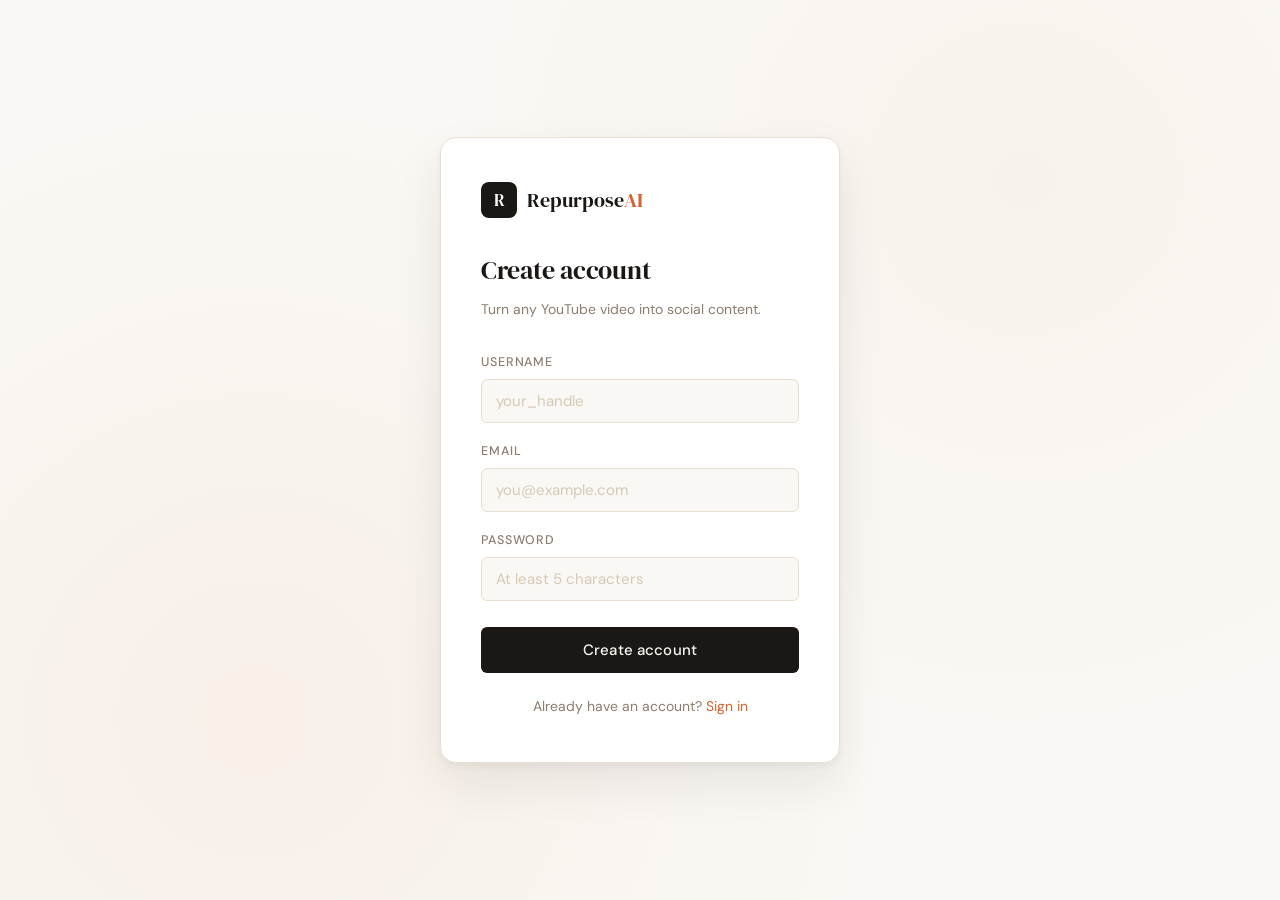
==== Frontend/index.html @ a040f5c3 "Add index page" ====
<!DOCTYPE html>
<html lang="en">
<head>
  <meta charset="UTF-8" />
  <meta name="viewport" content="width=device-width, initial-scale=1.0" />
  <title>Create account — Repurpose AI</title>
  <link rel="stylesheet" href="css/style.css" />
</head>
<body>
<div class="auth-wrap">
  <div class="auth-card">
    <div class="auth-logo">
      <div class="auth-logo-icon">R</div>
      <span class="auth-logo-name">Repurpose<span>AI</span></span>
    </div>
    <h2>Create account</h2>
    <p class="subtitle">Turn any YouTube video into social content.</p>
    <div class="field">
      <label for="username">Username</label>
      <input type="text" id="username" placeholder="your_handle" autocomplete="username" />
    </div>
    <div class="field">
      <label for="email">Email</label>
      <input type="email" id="email" placeholder="you@example.com" autocomplete="email" />
    </div>
    <div class="field">
      <label for="password">Password</label>
      <input type="password" id="password" placeholder="At least 5 characters" autocomplete="new-password"
        onkeydown="if(event.key==='Enter') registerUser()" />
    </div>
    <button class="btn btn-primary" id="registerBtn" onclick="registerUser()" style="margin-top:8px;">
      Create account
    </button>
    <p class="auth-footer">Already have an account? <a href="login.html">Sign in</a></p>
  </div>
</div>
<script src="js/auth.js"></script>
</body>
</html>
---- Frontend/css/style.css ----
@import url('https://fonts.googleapis.com/css2?family=DM+Sans:wght@300;400;500;600&family=DM+Serif+Display&display=swap');

*, *::before, *::after {
  box-sizing: border-box;
  margin: 0;
  padding: 0;
}

:root {
  --sand-50:   #FAF8F4;
  --sand-100:  #F2EDE3;
  --sand-200:  #E8DFD0;
  --sand-300:  #D4C9B5;
  --sand-500:  #9E9080;
  --sand-700:  #6B5F52;

  --char-900:  #1A1714;
  --char-800:  #252118;
  --char-700:  #332E26;
  --char-600:  #4A4338;
  --char-400:  #7A7268;

  --orange:    #D4622A;
  --orange-lt: #F2956A;
  --orange-bg: rgba(212,98,42,0.08);
  --orange-border: rgba(212,98,42,0.25);

  --text-dark:   #1A1714;
  --text-mid:    #4A4338;
  --text-muted:  #8C7D6E;

  --danger:    #C0392B;
  --success:   #2D7D46;

  --radius-sm: 6px;
  --radius-md: 10px;
  --radius-lg: 16px;

  --topbar-h:  60px;
  --sidebar-w: 270px;
}

html, body {
  height: 100%;
  font-family: 'DM Sans', sans-serif;
  font-size: 15px;
  line-height: 1.6;
  -webkit-font-smoothing: antialiased;
  overflow: hidden;
}

h1, h2, h3, h4 {
  font-family: 'DM Serif Display', serif;
  font-weight: 400;
  letter-spacing: -0.01em;
}

a {
  color: var(--orange);
  text-decoration: none;
  transition: color 0.18s;
}
a:hover { color: var(--char-800); }


/* ════════════════════════════════════════
   AUTH PAGES
════════════════════════════════════════ */
.auth-wrap {
  min-height: 100vh;
  overflow: auto;
  display: flex;
  align-items: center;
  justify-content: center;
  padding: 24px;
  background: var(--sand-50);
  background-image:
    radial-gradient(circle at 20% 80%, rgba(212,98,42,0.06) 0%, transparent 50%),
    radial-gradient(circle at 80% 20%, rgba(212,98,42,0.04) 0%, transparent 45%);
}

.auth-card {
  width: 100%;
  max-width: 400px;
  background: #fff;
  border: 1px solid var(--sand-200);
  border-radius: var(--radius-lg);
  padding: 44px 40px;
  box-shadow: 0 4px 6px rgba(26,23,20,0.04), 0 20px 48px rgba(26,23,20,0.08);
}

.auth-logo {
  display: flex;
  align-items: center;
  gap: 10px;
  margin-bottom: 32px;
}
.auth-logo-icon {
  width: 36px;
  height: 36px;
  background: var(--char-900);
  border-radius: 8px;
  display: grid;
  place-items: center;
  font-size: 17px;
  color: var(--sand-50);
  font-family: 'DM Serif Display', serif;
  flex-shrink: 0;
}
.auth-logo-name {
  font-family: 'DM Serif Display', serif;
  font-size: 20px;
  color: var(--char-900);
}
.auth-logo-name span { color: var(--orange); }

.auth-card h2 {
  font-size: 26px;
  color: var(--text-dark);
  margin-bottom: 6px;
}
.auth-card .subtitle {
  color: var(--text-muted);
  font-size: 14px;
  margin-bottom: 32px;
  font-weight: 400;
}

.field { margin-bottom: 18px; }
.field label {
  display: block;
  font-size: 12.5px;
  font-weight: 500;
  text-transform: uppercase;
  letter-spacing: 0.07em;
  color: var(--text-muted);
  margin-bottom: 7px;
}
.field input {
  width: 100%;
  padding: 11px 14px;
  background: var(--sand-50);
  border: 1.5px solid var(--sand-200);
  border-radius: var(--radius-sm);
  color: var(--text-dark);
  font-family: 'DM Sans', sans-serif;
  font-size: 15px;
  outline: none;
  transition: border-color 0.18s, box-shadow 0.18s;
}
.field input::placeholder { color: var(--sand-300); }
.field input:focus {
  border-color: var(--orange);
  background: #fff;
  box-shadow: 0 0 0 3px rgba(212,98,42,0.1);
}

.btn {
  display: inline-flex;
  align-items: center;
  justify-content: center;
  gap: 8px;
  width: 100%;
  padding: 13px 20px;
  border: none;
  border-radius: var(--radius-sm);
  font-family: 'DM Sans', sans-serif;
  font-size: 15px;
  font-weight: 500;
  cursor: pointer;
  transition: all 0.18s;
  letter-spacing: 0.01em;
}
.btn-primary {
  background: var(--char-900);
  color: var(--sand-50);
}
.btn-primary:hover {
  background: var(--char-700);
  transform: translateY(-1px);
  box-shadow: 0 6px 20px rgba(26,23,20,0.2);
}
.btn-primary:active { transform: none; box-shadow: none; }

.auth-footer {
  margin-top: 22px;
  text-align: center;
  font-size: 14px;
  color: var(--text-muted);
}


/* ════════════════════════════════════════
   TOAST
════════════════════════════════════════ */
.toast {
  position: fixed;
  bottom: 24px;
  right: 24px;
  padding: 12px 18px;
  border-radius: var(--radius-sm);
  font-size: 14px;
  font-weight: 500;
  z-index: 9999;
  transform: translateY(80px);
  opacity: 0;
  transition: all 0.3s cubic-bezier(0.34, 1.56, 0.64, 1);
  max-width: 320px;
  display: flex;
  align-items: center;
  gap: 8px;
  font-family: 'DM Sans', sans-serif;
}
.toast.show { transform: translateY(0); opacity: 1; }
.toast.success {
  background: #fff;
  border: 1px solid #A8D5B5;
  color: var(--success);
  box-shadow: 0 4px 16px rgba(0,0,0,0.1);
}
.toast.error {
  background: #fff;
  border: 1px solid #F5BCBC;
  color: var(--danger);
  box-shadow: 0 4px 16px rgba(0,0,0,0.1);
}


/* ════════════════════════════════════════
   SPINNER
════════════════════════════════════════ */
.spinner {
  width: 15px;
  height: 15px;
  border: 2px solid rgba(250,248,244,0.3);
  border-top-color: var(--sand-50);
  border-radius: 50%;
  animation: spin 0.7s linear infinite;
  display: none;
  flex-shrink: 0;
}
.btn-generate.loading .spinner  { display: block; }
.btn-generate.loading .btn-label { display: none; }
@keyframes spin { to { transform: rotate(360deg); } }


/* ════════════════════════════════════════
   DASHBOARD SHELL
════════════════════════════════════════ */
.dashboard-wrap {
  display: grid;
  grid-template-columns: var(--sidebar-w) 1fr;
  grid-template-rows: var(--topbar-h) 1fr;
  height: 100vh;
  overflow: hidden;
  background: var(--sand-50);
}

/* ── Topbar ── */
.topbar {
  grid-column: 1 / -1;
  display: flex;
  align-items: center;
  justify-content: space-between;
  padding: 0 24px;
  background: #fff;
  border-bottom: 1px solid var(--sand-200);
  z-index: 100;
}
.topbar-logo {
  display: flex;
  align-items: center;
  gap: 10px;
  font-family: 'DM Serif Display', serif;
  font-size: 18px;
  color: var(--char-900);
  letter-spacing: -0.01em;
}
.topbar-logo-icon {
  width: 32px;
  height: 32px;
  background: var(--char-900);
  border-radius: 7px;
  display: grid;
  place-items: center;
  font-size: 15px;
  color: var(--sand-100);
}
.topbar-logo span { color: var(--orange); }

.topbar-actions { display: flex; align-items: center; gap: 8px; }

.btn-ghost {
  display: inline-flex;
  align-items: center;
  gap: 6px;
  background: transparent;
  color: var(--text-muted);
  border: 1.5px solid var(--sand-200);
  border-radius: var(--radius-sm);
  padding: 7px 14px;
  font-family: 'DM Sans', sans-serif;
  font-size: 13px;
  font-weight: 500;
  cursor: pointer;
  transition: all 0.15s;
}
.btn-ghost:hover {
  background: var(--sand-100);
  color: var(--text-dark);
  border-color: var(--sand-300);
}


/* ════════════════════════════════════════
   SIDEBAR — dark charcoal
════════════════════════════════════════ */
.sidebar {
  background: var(--char-900);
  display: flex;
  flex-direction: column;
  overflow: hidden;
  border-right: 1px solid var(--char-800);
}
.sidebar-header {
  padding: 20px 18px 14px;
  border-bottom: 1px solid var(--char-700);
}
.sidebar-header h3 {
  font-family: 'DM Sans', sans-serif;
  font-size: 10.5px;
  text-transform: uppercase;
  letter-spacing: 0.12em;
  color: var(--char-400);
  font-weight: 600;
}

.sidebar-list {
  flex: 1;
  overflow-y: auto;
  padding: 10px 10px 16px;
  scrollbar-width: thin;
  scrollbar-color: var(--char-700) transparent;
}
.sidebar-list::-webkit-scrollbar { width: 3px; }
.sidebar-list::-webkit-scrollbar-thumb {
  background: var(--char-700);
  border-radius: 3px;
}

.history-item {
  display: flex;
  align-items: center;
  gap: 10px;
  padding: 9px 10px;
  border-radius: var(--radius-sm);
  cursor: pointer;
  transition: background 0.15s;
  margin-bottom: 1px;
  border: 1px solid transparent;
}
.history-item:hover { background: var(--char-800); }
.history-item.active {
  background: var(--char-700);
  border-color: var(--char-600);
}

.history-item-icon {
  width: 24px;
  height: 24px;
  border-radius: 5px;
  background: var(--char-700);
  display: grid;
  place-items: center;
  font-size: 10px;
  flex-shrink: 0;
  color: var(--char-400);
}
.history-item.active .history-item-icon {
  background: var(--orange);
  color: #fff;
}

.history-item-url {
  font-size: 12.5px;
  color: var(--char-400);
  overflow: hidden;
  text-overflow: ellipsis;
  white-space: nowrap;
}
.history-item:hover .history-item-url { color: var(--sand-200); }
.history-item.active .history-item-url { color: var(--sand-100); }

.sidebar-empty {
  padding: 36px 18px;
  text-align: center;
  font-size: 13px;
  color: var(--char-400);
  line-height: 2;
}
.sidebar-empty-icon {
  font-size: 26px;
  display: block;
  margin-bottom: 10px;
  opacity: 0.3;
}


/* ════════════════════════════════════════
   MAIN PANEL
════════════════════════════════════════ */
.main {
  overflow-y: auto;
  padding: 36px 40px 56px;
  background: var(--sand-50);
  scrollbar-width: thin;
  scrollbar-color: var(--sand-300) transparent;
}
.main::-webkit-scrollbar { width: 5px; }
.main::-webkit-scrollbar-thumb { background: var(--sand-300); border-radius: 4px; }

.main-inner { max-width: 820px; }

.main-header { margin-bottom: 28px; }
.main-header h2 {
  font-size: 28px;
  color: var(--text-dark);
  margin-bottom: 5px;
}
.main-header p {
  font-size: 14px;
  color: var(--text-muted);
  font-weight: 400;
}

/* ── URL input row ── */
.input-row {
  display: flex;
  gap: 10px;
  margin-bottom: 28px;
  align-items: stretch;
}
.url-input-wrap { flex: 1; position: relative; }
.url-input-icon {
  position: absolute;
  left: 14px;
  top: 50%;
  transform: translateY(-50%);
  font-size: 14px;
  pointer-events: none;
  color: var(--sand-300);
}
.url-input-wrap input {
  width: 100%;
  height: 100%;
  min-height: 48px;
  padding: 0 16px 0 40px;
  background: #fff;
  border: 1.5px solid var(--sand-200);
  border-radius: var(--radius-sm);
  color: var(--text-dark);
  font-family: 'DM Sans', sans-serif;
  font-size: 14.5px;
  outline: none;
  transition: border-color 0.18s, box-shadow 0.18s;
}
.url-input-wrap input::placeholder { color: var(--sand-300); }
.url-input-wrap input:focus {
  border-color: var(--orange);
  box-shadow: 0 0 0 3px rgba(212,98,42,0.1);
}

.btn-generate {
  display: inline-flex;
  align-items: center;
  justify-content: center;
  gap: 8px;
  padding: 0 28px;
  height: 48px;
  min-width: 130px;
  background: var(--char-900);
  color: var(--sand-50);
  border: none;
  border-radius: var(--radius-sm);
  font-family: 'DM Sans', sans-serif;
  font-size: 14.5px;
  font-weight: 500;
  cursor: pointer;
  flex-shrink: 0;
  position: relative;
  overflow: hidden;
  transition: transform 0.18s, box-shadow 0.18s, background 0.18s;
}
.btn-generate:hover {
  background: var(--char-700);
  transform: translateY(-1px);
  box-shadow: 0 6px 20px rgba(26,23,20,0.22);
}
.btn-generate:active { transform: none; box-shadow: none; }
.btn-generate:disabled { opacity: 0.4; cursor: not-allowed; transform: none; }
.btn-generate.loading .spinner  { display: block; }
.btn-generate.loading .btn-label { display: none; }


/* ════════════════════════════════════════
   OUTPUT CARDS
════════════════════════════════════════ */
.output-grid {
  display: grid;
  grid-template-columns: 1fr 1fr;
  gap: 14px;
}

.output-card {
  background: #fff;
  border: 1px solid var(--sand-200);
  border-radius: var(--radius-md);
  overflow: hidden;
  display: flex;
  flex-direction: column;
  transition: border-color 0.18s, box-shadow 0.18s, transform 0.18s;
}
.output-card:hover {
  border-color: var(--sand-300);
  box-shadow: 0 4px 20px rgba(26,23,20,0.07);
  transform: translateY(-1px);
}
.output-card.full-width { grid-column: 1 / -1; }

.output-card.card-twitter  { border-top: 2.5px solid var(--char-900); }
.output-card.card-linkedin { border-top: 2.5px solid var(--orange); }
.output-card.card-blog     { border-top: 2.5px solid var(--sand-500); }

.output-card-header {
  display: flex;
  align-items: center;
  justify-content: space-between;
  padding: 13px 16px;
  border-bottom: 1px solid var(--sand-100);
  gap: 10px;
  flex-shrink: 0;
}

.output-platform-badge {
  display: inline-flex;
  align-items: center;
  gap: 5px;
  padding: 3px 10px;
  border-radius: 20px;
  font-size: 11.5px;
  font-weight: 500;
  letter-spacing: 0.03em;
  font-family: 'DM Sans', sans-serif;
}
.badge-twitter  { background: var(--char-900); color: var(--sand-100); }
.badge-linkedin { background: var(--orange-bg); color: var(--orange); border: 1px solid var(--orange-border); }
.badge-blog     { background: var(--sand-100); color: var(--text-mid); border: 1px solid var(--sand-200); }

.copy-btn {
  display: inline-flex;
  align-items: center;
  gap: 4px;
  padding: 4px 12px;
  font-family: 'DM Sans', sans-serif;
  font-size: 12px;
  font-weight: 500;
  border-radius: 5px;
  border: 1.5px solid var(--sand-200);
  background: transparent;
  color: var(--text-muted);
  cursor: pointer;
  transition: all 0.15s;
  white-space: nowrap;
  flex-shrink: 0;
}
.copy-btn:hover {
  background: var(--sand-100);
  color: var(--text-dark);
  border-color: var(--sand-300);
}
.copy-btn.copied {
  color: var(--success);
  border-color: #A8D5B5;
  background: #F0FAF3;
}

.output-card-body {
  padding: 18px 16px;
  flex: 1;
  min-height: 130px;
}
.output-card-body p {
  font-size: 14px;
  line-height: 1.8;
  color: var(--text-mid);
  white-space: pre-wrap;
  word-break: break-word;
}
.output-card-body .placeholder-text {
  color: var(--sand-300);
  font-style: italic;
}


/* ════════════════════════════════════════
   RESPONSIVE
════════════════════════════════════════ */
@media (max-width: 900px) {
  html, body { overflow: auto; }
  .dashboard-wrap {
    grid-template-columns: 1fr;
    height: auto;
    min-height: 100vh;
    overflow: visible;
  }
  .sidebar { display: none; }
  .main { overflow-y: visible; padding: 24px 16px 48px; }
  .output-grid { grid-template-columns: 1fr; }
  .output-card.full-width { grid-column: 1; }
  .btn-generate { min-width: 100px; padding: 0 18px; }
}
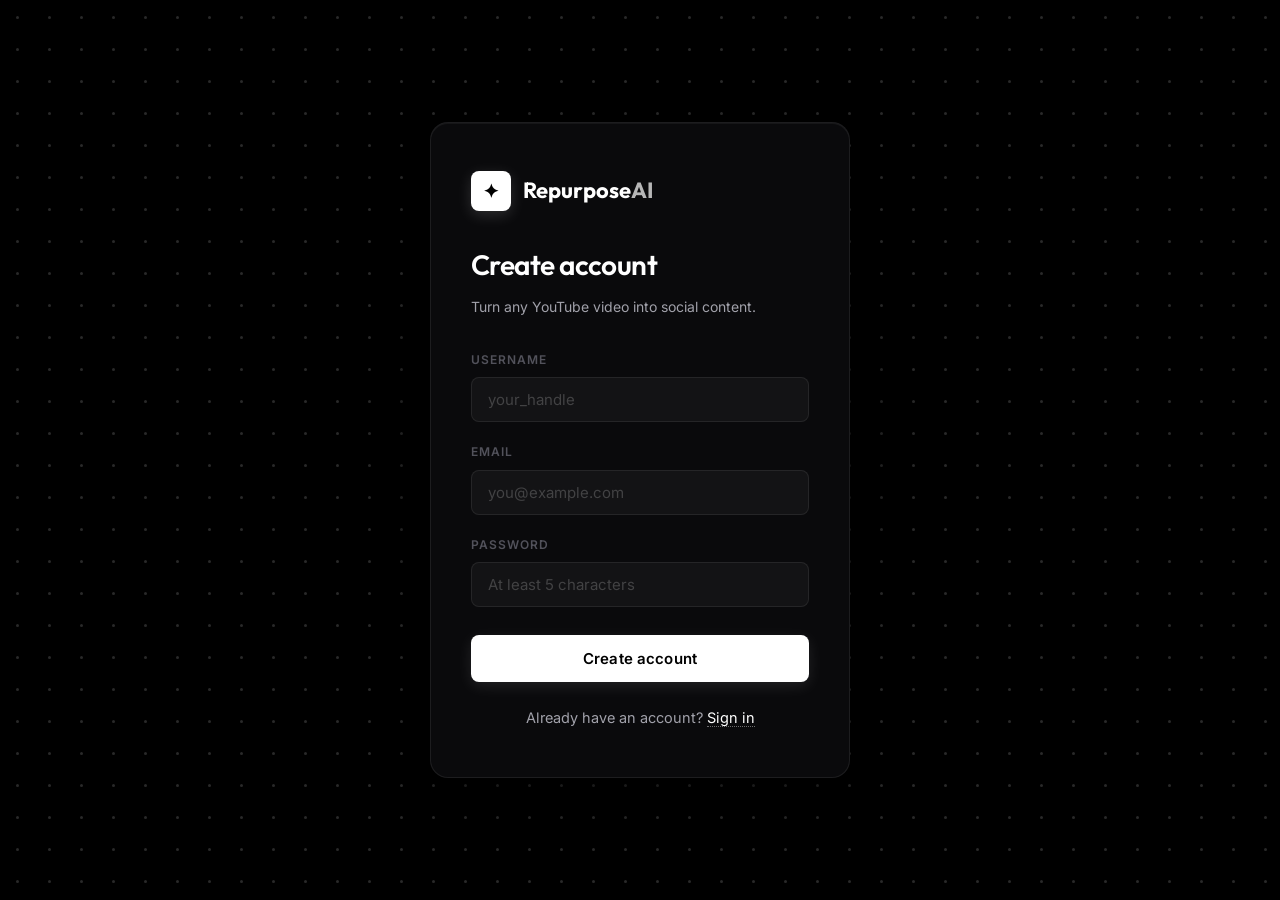
==== commit 28690523: "corrected frontend design and animation" ====
--- a/Frontend/index.html
+++ b/Frontend/index.html
@@ -10,7 +10,7 @@
 <div class="auth-wrap">
   <div class="auth-card">
     <div class="auth-logo">
-      <div class="auth-logo-icon">R</div>
+      <div class="auth-logo-icon">✦</div>
       <span class="auth-logo-name">Repurpose<span>AI</span></span>
     </div>
     <h2>Create account</h2>
--- a/Frontend/css/style.css
+++ b/Frontend/css/style.css
@@ -1,158 +1,201 @@
-@import url('https://fonts.googleapis.com/css2?family=DM+Sans:wght@300;400;500;600&family=DM+Serif+Display&display=swap');
-
-*, *::before, *::after {
+@import url('https://fonts.googleapis.com/css2?family=Inter:wght@300;400;500;600;700;800&family=Outfit:wght@400;500;600;700;800&display=swap');
+
+*,
+*::before,
+*::after {
   box-sizing: border-box;
   margin: 0;
   padding: 0;
 }
 
 :root {
-  --sand-50:   #FAF8F4;
-  --sand-100:  #F2EDE3;
-  --sand-200:  #E8DFD0;
-  --sand-300:  #D4C9B5;
-  --sand-500:  #9E9080;
-  --sand-700:  #6B5F52;
-
-  --char-900:  #1A1714;
-  --char-800:  #252118;
-  --char-700:  #332E26;
-  --char-600:  #4A4338;
-  --char-400:  #7A7268;
-
-  --orange:    #D4622A;
-  --orange-lt: #F2956A;
-  --orange-bg: rgba(212,98,42,0.08);
-  --orange-border: rgba(212,98,42,0.25);
-
-  --text-dark:   #1A1714;
-  --text-mid:    #4A4338;
-  --text-muted:  #8C7D6E;
-
-  --danger:    #C0392B;
-  --success:   #2D7D46;
-
-  --radius-sm: 6px;
-  --radius-md: 10px;
-  --radius-lg: 16px;
-
-  --topbar-h:  60px;
-  --sidebar-w: 270px;
-}
-
-html, body {
+  /* High-Contrast Black & White Developer Theme */
+  --bg-dark: #000000; /* Pure black background */
+  --bg-card: #0a0a0c; /* Very dark charcoal card base */
+  --bg-sidebar: #050507; /* Dark sidebar background */
+  --border-glow: rgba(255, 255, 255, 0.08); /* Minimal white border line */
+  --border-focus: rgba(255, 255, 255, 0.6); /* High-contrast focus border */
+
+  --text-primary: #ffffff; /* Crisp white */
+  --text-secondary: #a1a1aa; /* Light gray text */
+  --text-muted: #52525b; /* Medium dark gray text */
+
+  /* Neutral dark-mode accents */
+  --purple: #ffffff;
+  --purple-glow: rgba(255, 255, 255, 0.15);
+  --blue: #ffffff;
+  --blue-glow: rgba(255, 255, 255, 0.1);
+  --orange: #ffffff;
+  --orange-glow: rgba(255, 255, 255, 0.15);
+
+  --danger: #ef4444; /* Standard error color */
+  --success: #10b981; /* Standard success color */
+
+  --radius-sm: 8px;
+  --radius-md: 12px;
+  --radius-lg: 18px;
+
+  --topbar-h: 70px;
+  --sidebar-w: 280px;
+}
+
+html,
+body {
   height: 100%;
-  font-family: 'DM Sans', sans-serif;
+  font-family: 'Inter', sans-serif;
   font-size: 15px;
   line-height: 1.6;
+  background-color: var(--bg-dark);
+  /* Modern white dots background grid */
+  background-image: radial-gradient(rgba(255, 255, 255, 0.08) 1.2px, transparent 1.2px);
+  background-size: 24px 24px;
+  background-attachment: fixed;
+  color: var(--text-primary);
   -webkit-font-smoothing: antialiased;
   overflow: hidden;
 }
 
-h1, h2, h3, h4 {
-  font-family: 'DM Serif Display', serif;
-  font-weight: 400;
-  letter-spacing: -0.01em;
+h1,
+h2,
+h3,
+h4 {
+  font-family: 'Outfit', sans-serif;
+  font-weight: 600;
+  letter-spacing: -0.02em;
 }
 
 a {
-  color: var(--orange);
+  color: #ffffff;
   text-decoration: none;
-  transition: color 0.18s;
-}
-a:hover { color: var(--char-800); }
-
+  border-bottom: 1px dotted rgba(255, 255, 255, 0.4);
+  transition: all 0.2s ease;
+}
+a:hover {
+  color: #ffffff;
+  border-bottom-color: #ffffff;
+  text-shadow: 0 0 8px rgba(255, 255, 255, 0.3);
+}
 
 /* ════════════════════════════════════════
-   AUTH PAGES
-════════════════════════════════════════ */
+   AUTH PAGES (Sign In / Register)
+   ════════════════════════════════════════ */
 .auth-wrap {
   min-height: 100vh;
-  overflow: auto;
+  overflow-y: auto;
   display: flex;
   align-items: center;
   justify-content: center;
   padding: 24px;
-  background: var(--sand-50);
-  background-image:
-    radial-gradient(circle at 20% 80%, rgba(212,98,42,0.06) 0%, transparent 50%),
-    radial-gradient(circle at 80% 20%, rgba(212,98,42,0.04) 0%, transparent 45%);
+  position: relative;
+  z-index: 2;
 }
 
 .auth-card {
   width: 100%;
-  max-width: 400px;
-  background: #fff;
-  border: 1px solid var(--sand-200);
+  max-width: 420px;
+  background: var(--bg-card);
+  backdrop-filter: blur(20px);
+  -webkit-backdrop-filter: blur(20px);
+  border: 1px solid var(--border-glow);
   border-radius: var(--radius-lg);
-  padding: 44px 40px;
-  box-shadow: 0 4px 6px rgba(26,23,20,0.04), 0 20px 48px rgba(26,23,20,0.08);
+  padding: 48px 40px;
+  box-shadow: 0 20px 50px rgba(0, 0, 0, 0.5), inset 0 1px 0 rgba(255, 255, 255, 0.05);
+  animation: cardFadeIn 0.6s cubic-bezier(0.16, 1, 0.3, 1) both;
+}
+
+@keyframes cardFadeIn {
+  from {
+    opacity: 0;
+    transform: translateY(20px) scale(0.97);
+  }
+  to {
+    opacity: 1;
+    transform: translateY(0) scale(1);
+  }
 }
 
 .auth-logo {
   display: flex;
   align-items: center;
-  gap: 10px;
+  gap: 12px;
   margin-bottom: 32px;
 }
+
 .auth-logo-icon {
-  width: 36px;
-  height: 36px;
-  background: var(--char-900);
+  width: 40px;
+  height: 40px;
+  background: #ffffff;
   border-radius: 8px;
   display: grid;
   place-items: center;
-  font-size: 17px;
-  color: var(--sand-50);
-  font-family: 'DM Serif Display', serif;
+  font-size: 19px;
+  color: #000000;
+  font-family: 'Outfit', sans-serif;
+  font-weight: 800;
   flex-shrink: 0;
-}
+  box-shadow: 0 4px 15px rgba(255, 255, 255, 0.15);
+}
+
 .auth-logo-name {
-  font-family: 'DM Serif Display', serif;
-  font-size: 20px;
-  color: var(--char-900);
-}
-.auth-logo-name span { color: var(--orange); }
+  font-family: 'Outfit', sans-serif;
+  font-size: 22px;
+  font-weight: 700;
+  color: var(--text-primary);
+}
+
+.auth-logo-name span {
+  color: #ffffff;
+  opacity: 0.7;
+}
 
 .auth-card h2 {
-  font-size: 26px;
-  color: var(--text-dark);
-  margin-bottom: 6px;
-}
+  font-size: 28px;
+  color: var(--text-primary);
+  margin-bottom: 8px;
+}
+
 .auth-card .subtitle {
-  color: var(--text-muted);
+  color: var(--text-secondary);
   font-size: 14px;
   margin-bottom: 32px;
   font-weight: 400;
 }
 
-.field { margin-bottom: 18px; }
+.field {
+  margin-bottom: 20px;
+}
+
 .field label {
   display: block;
-  font-size: 12.5px;
-  font-weight: 500;
+  font-size: 12px;
+  font-weight: 600;
   text-transform: uppercase;
-  letter-spacing: 0.07em;
+  letter-spacing: 0.08em;
   color: var(--text-muted);
-  margin-bottom: 7px;
-}
+  margin-bottom: 8px;
+}
+
 .field input {
   width: 100%;
-  padding: 11px 14px;
-  background: var(--sand-50);
-  border: 1.5px solid var(--sand-200);
+  padding: 12px 16px;
+  background: rgba(255, 255, 255, 0.04);
+  border: 1px solid var(--border-glow);
   border-radius: var(--radius-sm);
-  color: var(--text-dark);
-  font-family: 'DM Sans', sans-serif;
+  color: var(--text-primary);
+  font-family: 'Inter', sans-serif;
   font-size: 15px;
   outline: none;
-  transition: border-color 0.18s, box-shadow 0.18s;
-}
-.field input::placeholder { color: var(--sand-300); }
+  transition: all 0.25s cubic-bezier(0.25, 0.8, 0.25, 1);
+}
+
+.field input::placeholder {
+  color: rgba(255, 255, 255, 0.2);
+}
+
 .field input:focus {
-  border-color: var(--orange);
-  background: #fff;
-  box-shadow: 0 0 0 3px rgba(212,98,42,0.1);
+  border-color: var(--border-focus);
+  background: rgba(255, 255, 255, 0.08);
+  box-shadow: 0 0 0 4px rgba(255, 255, 255, 0.1);
 }
 
 .btn {
@@ -161,99 +204,121 @@
   justify-content: center;
   gap: 8px;
   width: 100%;
-  padding: 13px 20px;
+  padding: 14px 24px;
   border: none;
   border-radius: var(--radius-sm);
-  font-family: 'DM Sans', sans-serif;
+  font-family: 'Inter', sans-serif;
   font-size: 15px;
-  font-weight: 500;
+  font-weight: 600;
   cursor: pointer;
-  transition: all 0.18s;
+  transition: all 0.3s cubic-bezier(0.25, 0.8, 0.25, 1);
   letter-spacing: 0.01em;
 }
+
 .btn-primary {
-  background: var(--char-900);
-  color: var(--sand-50);
-}
+  background: #ffffff;
+  color: #000000;
+  box-shadow: 0 4px 15px rgba(255, 255, 255, 0.1);
+}
+
 .btn-primary:hover {
-  background: var(--char-700);
-  transform: translateY(-1px);
-  box-shadow: 0 6px 20px rgba(26,23,20,0.2);
-}
-.btn-primary:active { transform: none; box-shadow: none; }
+  background: #e4e4e7;
+  transform: translateY(-2px) scale(1.02);
+  box-shadow: 0 10px 25px rgba(255, 255, 255, 0.2);
+}
+
+.btn-primary:active {
+  transform: translateY(1px) scale(0.97);
+  box-shadow: 0 4px 10px rgba(255, 255, 255, 0.1);
+}
 
 .auth-footer {
-  margin-top: 22px;
+  margin-top: 24px;
   text-align: center;
-  font-size: 14px;
-  color: var(--text-muted);
-}
-
+  font-size: 14.5px;
+  color: var(--text-secondary);
+}
 
 /* ════════════════════════════════════════
-   TOAST
-════════════════════════════════════════ */
+   TOAST NOTIFICATION
+   ════════════════════════════════════════ */
 .toast {
   position: fixed;
-  bottom: 24px;
-  right: 24px;
-  padding: 12px 18px;
-  border-radius: var(--radius-sm);
-  font-size: 14px;
+  bottom: 28px;
+  right: 28px;
+  padding: 16px 24px;
+  border-radius: var(--radius-md);
+  font-size: 14.5px;
   font-weight: 500;
   z-index: 9999;
-  transform: translateY(80px);
+  transform: translateY(100px) scale(0.9);
   opacity: 0;
-  transition: all 0.3s cubic-bezier(0.34, 1.56, 0.64, 1);
-  max-width: 320px;
-  display: flex;
-  align-items: center;
-  gap: 8px;
-  font-family: 'DM Sans', sans-serif;
-}
-.toast.show { transform: translateY(0); opacity: 1; }
+  transition: all 0.4s cubic-bezier(0.175, 0.885, 0.32, 1.275);
+  max-width: 360px;
+  display: flex;
+  align-items: center;
+  gap: 12px;
+  background: #0a0a0c;
+  border: 1px solid var(--border-glow);
+  backdrop-filter: blur(16px);
+  -webkit-backdrop-filter: blur(16px);
+  box-shadow: 0 20px 40px rgba(0, 0, 0, 0.5);
+}
+
+.toast.show {
+  transform: translateY(0) scale(1);
+  opacity: 1;
+}
+
 .toast.success {
-  background: #fff;
-  border: 1px solid #A8D5B5;
-  color: var(--success);
-  box-shadow: 0 4px 16px rgba(0,0,0,0.1);
-}
+  border-color: rgba(16, 185, 129, 0.4);
+  color: #34d399;
+}
+
 .toast.error {
-  background: #fff;
-  border: 1px solid #F5BCBC;
-  color: var(--danger);
-  box-shadow: 0 4px 16px rgba(0,0,0,0.1);
-}
-
+  border-color: rgba(239, 68, 68, 0.4);
+  color: #f87171;
+}
 
 /* ════════════════════════════════════════
-   SPINNER
-════════════════════════════════════════ */
+   SPINNER / LOADING STATE
+   ════════════════════════════════════════ */
 .spinner {
-  width: 15px;
-  height: 15px;
-  border: 2px solid rgba(250,248,244,0.3);
-  border-top-color: var(--sand-50);
+  width: 18px;
+  height: 18px;
+  border: 2px solid rgba(0, 0, 0, 0.2);
+  border-top-color: #000000;
   border-radius: 50%;
-  animation: spin 0.7s linear infinite;
+  animation: spin 0.65s linear infinite;
   display: none;
   flex-shrink: 0;
 }
-.btn-generate.loading .spinner  { display: block; }
-.btn-generate.loading .btn-label { display: none; }
-@keyframes spin { to { transform: rotate(360deg); } }
-
+
+.btn-generate.loading .spinner {
+  display: block;
+}
+
+.btn-generate.loading .btn-label {
+  display: none;
+}
+
+@keyframes spin {
+  to {
+    transform: rotate(360deg);
+  }
+}
 
 /* ════════════════════════════════════════
    DASHBOARD SHELL
-════════════════════════════════════════ */
+   ════════════════════════════════════════ */
 .dashboard-wrap {
   display: grid;
   grid-template-columns: var(--sidebar-w) 1fr;
   grid-template-rows: var(--topbar-h) 1fr;
   height: 100vh;
   overflow: hidden;
-  background: var(--sand-50);
+  position: relative;
+  z-index: 2;
 }
 
 /* ── Topbar ── */
@@ -262,212 +327,283 @@
   display: flex;
   align-items: center;
   justify-content: space-between;
-  padding: 0 24px;
-  background: #fff;
-  border-bottom: 1px solid var(--sand-200);
+  padding: 0 32px;
+  background: rgba(5, 5, 7, 0.85);
+  backdrop-filter: blur(16px);
+  -webkit-backdrop-filter: blur(16px);
+  border-bottom: 1px solid var(--border-glow);
   z-index: 100;
 }
+
 .topbar-logo {
   display: flex;
   align-items: center;
-  gap: 10px;
-  font-family: 'DM Serif Display', serif;
-  font-size: 18px;
-  color: var(--char-900);
+  gap: 12px;
+  font-family: 'Outfit', sans-serif;
+  font-size: 20px;
+  font-weight: 700;
+  color: var(--text-primary);
   letter-spacing: -0.01em;
 }
+
 .topbar-logo-icon {
-  width: 32px;
-  height: 32px;
-  background: var(--char-900);
-  border-radius: 7px;
+  width: 34px;
+  height: 34px;
+  background: #ffffff;
+  border-radius: 6px;
   display: grid;
   place-items: center;
-  font-size: 15px;
-  color: var(--sand-100);
-}
-.topbar-logo span { color: var(--orange); }
-
-.topbar-actions { display: flex; align-items: center; gap: 8px; }
+  font-size: 16px;
+  color: #000000;
+  font-weight: 800;
+  box-shadow: 0 2px 10px rgba(255, 255, 255, 0.15);
+}
+
+.topbar-logo span {
+  color: #ffffff;
+  opacity: 0.7;
+}
+
+.topbar-actions {
+  display: flex;
+  align-items: center;
+  gap: 12px;
+}
 
 .btn-ghost {
   display: inline-flex;
   align-items: center;
-  gap: 6px;
-  background: transparent;
-  color: var(--text-muted);
-  border: 1.5px solid var(--sand-200);
+  gap: 8px;
+  background: rgba(255, 255, 255, 0.02);
+  color: var(--text-secondary);
+  border: 1px solid var(--border-glow);
   border-radius: var(--radius-sm);
-  padding: 7px 14px;
-  font-family: 'DM Sans', sans-serif;
-  font-size: 13px;
+  padding: 8px 16px;
+  font-family: 'Inter', sans-serif;
+  font-size: 13.5px;
   font-weight: 500;
   cursor: pointer;
-  transition: all 0.15s;
-}
+  transition: all 0.25s cubic-bezier(0.25, 0.8, 0.25, 1);
+}
+
 .btn-ghost:hover {
-  background: var(--sand-100);
-  color: var(--text-dark);
-  border-color: var(--sand-300);
-}
-
+  background: rgba(255, 255, 255, 0.08);
+  color: var(--text-primary);
+  border-color: rgba(255, 255, 255, 0.2);
+  transform: translateY(-1px);
+}
+
+.btn-ghost:active {
+  transform: translateY(1px);
+}
 
 /* ════════════════════════════════════════
-   SIDEBAR — dark charcoal
-════════════════════════════════════════ */
+   SIDEBAR
+   ════════════════════════════════════════ */
 .sidebar {
-  background: var(--char-900);
+  background: var(--bg-sidebar);
+  backdrop-filter: blur(10px);
+  -webkit-backdrop-filter: blur(10px);
   display: flex;
   flex-direction: column;
   overflow: hidden;
-  border-right: 1px solid var(--char-800);
-}
+  border-right: 1px solid var(--border-glow);
+}
+
 .sidebar-header {
-  padding: 20px 18px 14px;
-  border-bottom: 1px solid var(--char-700);
-}
+  padding: 24px 20px 16px;
+  border-bottom: 1px solid var(--border-glow);
+}
+
 .sidebar-header h3 {
-  font-family: 'DM Sans', sans-serif;
-  font-size: 10.5px;
+  font-family: 'Inter', sans-serif;
+  font-size: 11px;
   text-transform: uppercase;
   letter-spacing: 0.12em;
-  color: var(--char-400);
-  font-weight: 600;
+  color: var(--text-muted);
+  font-weight: 700;
 }
 
 .sidebar-list {
   flex: 1;
   overflow-y: auto;
-  padding: 10px 10px 16px;
+  padding: 12px 12px 20px;
   scrollbar-width: thin;
-  scrollbar-color: var(--char-700) transparent;
-}
-.sidebar-list::-webkit-scrollbar { width: 3px; }
+  scrollbar-color: rgba(255, 255, 255, 0.08) transparent;
+}
+
+.sidebar-list::-webkit-scrollbar {
+  width: 4px;
+}
+
 .sidebar-list::-webkit-scrollbar-thumb {
-  background: var(--char-700);
-  border-radius: 3px;
+  background: rgba(255, 255, 255, 0.08);
+  border-radius: 4px;
 }
 
 .history-item {
   display: flex;
   align-items: center;
-  gap: 10px;
-  padding: 9px 10px;
+  gap: 12px;
+  padding: 10px 12px;
   border-radius: var(--radius-sm);
   cursor: pointer;
-  transition: background 0.15s;
-  margin-bottom: 1px;
+  transition: all 0.25s cubic-bezier(0.25, 0.8, 0.25, 1);
+  margin-bottom: 2px;
   border: 1px solid transparent;
 }
-.history-item:hover { background: var(--char-800); }
+
+.history-item:hover {
+  background: rgba(255, 255, 255, 0.05);
+  transform: translateX(4px);
+}
+
 .history-item.active {
-  background: var(--char-700);
-  border-color: var(--char-600);
+  background: rgba(255, 255, 255, 0.08);
+  border-color: rgba(255, 255, 255, 0.15);
+  transform: translateX(6px);
 }
 
 .history-item-icon {
   width: 24px;
   height: 24px;
-  border-radius: 5px;
-  background: var(--char-700);
+  border-radius: 6px;
+  background: rgba(255, 255, 255, 0.05);
   display: grid;
   place-items: center;
   font-size: 10px;
   flex-shrink: 0;
-  color: var(--char-400);
-}
+  color: var(--text-muted);
+  transition: all 0.2s ease;
+}
+
 .history-item.active .history-item-icon {
-  background: var(--orange);
-  color: #fff;
+  background: #ffffff;
+  color: #000000;
+  box-shadow: 0 0 10px rgba(255, 255, 255, 0.25);
 }
 
 .history-item-url {
-  font-size: 12.5px;
-  color: var(--char-400);
+  font-size: 13px;
+  color: var(--text-secondary);
   overflow: hidden;
   text-overflow: ellipsis;
   white-space: nowrap;
-}
-.history-item:hover .history-item-url { color: var(--sand-200); }
-.history-item.active .history-item-url { color: var(--sand-100); }
+  font-weight: 500;
+  transition: color 0.2s ease;
+}
+
+.history-item:hover .history-item-url {
+  color: var(--text-primary);
+}
+
+.history-item.active .history-item-url {
+  color: #ffffff;
+}
 
 .sidebar-empty {
-  padding: 36px 18px;
+  padding: 40px 20px;
   text-align: center;
-  font-size: 13px;
-  color: var(--char-400);
-  line-height: 2;
-}
+  font-size: 13.5px;
+  color: var(--text-muted);
+  line-height: 1.8;
+}
+
 .sidebar-empty-icon {
-  font-size: 26px;
+  font-size: 28px;
   display: block;
-  margin-bottom: 10px;
-  opacity: 0.3;
-}
-
+  margin-bottom: 12px;
+  opacity: 0.2;
+}
 
 /* ════════════════════════════════════════
-   MAIN PANEL
-════════════════════════════════════════ */
+   MAIN PANEL (Dashboard Content)
+   ════════════════════════════════════════ */
 .main {
   overflow-y: auto;
-  padding: 36px 40px 56px;
-  background: var(--sand-50);
+  padding: 40px 48px 60px;
   scrollbar-width: thin;
-  scrollbar-color: var(--sand-300) transparent;
-}
-.main::-webkit-scrollbar { width: 5px; }
-.main::-webkit-scrollbar-thumb { background: var(--sand-300); border-radius: 4px; }
-
-.main-inner { max-width: 820px; }
-
-.main-header { margin-bottom: 28px; }
+  scrollbar-color: rgba(255, 255, 255, 0.08) transparent;
+}
+
+.main::-webkit-scrollbar {
+  width: 5px;
+}
+
+.main::-webkit-scrollbar-thumb {
+  background: rgba(255, 255, 255, 0.08);
+  border-radius: 4px;
+}
+
+/* Centers the dashboard layout horizontally */
+.main-inner {
+  max-width: 900px;
+  margin: 0 auto;
+  width: 100%;
+}
+
+.main-header {
+  margin-bottom: 32px;
+}
+
 .main-header h2 {
-  font-size: 28px;
-  color: var(--text-dark);
-  margin-bottom: 5px;
-}
+  font-size: 32px;
+  color: var(--text-primary);
+  margin-bottom: 6px;
+}
+
 .main-header p {
-  font-size: 14px;
-  color: var(--text-muted);
+  font-size: 14.5px;
+  color: var(--text-secondary);
   font-weight: 400;
 }
 
 /* ── URL input row ── */
 .input-row {
   display: flex;
-  gap: 10px;
-  margin-bottom: 28px;
+  gap: 12px;
+  margin-bottom: 36px;
   align-items: stretch;
 }
-.url-input-wrap { flex: 1; position: relative; }
+
+.url-input-wrap {
+  flex: 1;
+  position: relative;
+}
+
 .url-input-icon {
   position: absolute;
-  left: 14px;
+  left: 16px;
   top: 50%;
   transform: translateY(-50%);
   font-size: 14px;
   pointer-events: none;
-  color: var(--sand-300);
-}
+  color: var(--text-muted);
+}
+
 .url-input-wrap input {
   width: 100%;
   height: 100%;
-  min-height: 48px;
-  padding: 0 16px 0 40px;
-  background: #fff;
-  border: 1.5px solid var(--sand-200);
+  min-height: 52px;
+  padding: 0 16px 0 44px;
+  background: rgba(255, 255, 255, 0.05);
+  border: 1px solid var(--border-glow);
   border-radius: var(--radius-sm);
-  color: var(--text-dark);
-  font-family: 'DM Sans', sans-serif;
-  font-size: 14.5px;
+  color: var(--text-primary);
+  font-family: 'Inter', sans-serif;
+  font-size: 15px;
   outline: none;
-  transition: border-color 0.18s, box-shadow 0.18s;
-}
-.url-input-wrap input::placeholder { color: var(--sand-300); }
+  transition: all 0.25s cubic-bezier(0.25, 0.8, 0.25, 1);
+}
+
+.url-input-wrap input::placeholder {
+  color: rgba(255, 255, 255, 0.25);
+}
+
 .url-input-wrap input:focus {
-  border-color: var(--orange);
-  box-shadow: 0 0 0 3px rgba(212,98,42,0.1);
+  border-color: var(--border-focus);
+  background: rgba(255, 255, 255, 0.08);
+  box-shadow: 0 0 0 4px rgba(255, 255, 255, 0.1);
 }
 
 .btn-generate {
@@ -475,147 +611,298 @@
   align-items: center;
   justify-content: center;
   gap: 8px;
-  padding: 0 28px;
-  height: 48px;
-  min-width: 130px;
-  background: var(--char-900);
-  color: var(--sand-50);
+  padding: 0 32px;
+  height: 52px;
+  min-width: 140px;
+  background: #ffffff;
+  color: #000000;
   border: none;
   border-radius: var(--radius-sm);
-  font-family: 'DM Sans', sans-serif;
-  font-size: 14.5px;
-  font-weight: 500;
+  font-family: 'Inter', sans-serif;
+  font-size: 15px;
+  font-weight: 600;
   cursor: pointer;
   flex-shrink: 0;
   position: relative;
   overflow: hidden;
-  transition: transform 0.18s, box-shadow 0.18s, background 0.18s;
-}
+  transition: all 0.3s cubic-bezier(0.25, 0.8, 0.25, 1);
+  box-shadow: 0 4px 15px rgba(255, 255, 255, 0.1);
+}
+
 .btn-generate:hover {
-  background: var(--char-700);
-  transform: translateY(-1px);
-  box-shadow: 0 6px 20px rgba(26,23,20,0.22);
-}
-.btn-generate:active { transform: none; box-shadow: none; }
-.btn-generate:disabled { opacity: 0.4; cursor: not-allowed; transform: none; }
-.btn-generate.loading .spinner  { display: block; }
-.btn-generate.loading .btn-label { display: none; }
-
+  background: #e4e4e7;
+  transform: translateY(-2px) scale(1.02);
+  box-shadow: 0 10px 25px rgba(255, 255, 255, 0.2);
+}
+
+.btn-generate:active {
+  transform: translateY(1px) scale(0.97);
+  box-shadow: 0 4px 10px rgba(255, 255, 255, 0.1);
+}
+
+.btn-generate:disabled {
+  opacity: 0.5;
+  cursor: not-allowed;
+  transform: none !important;
+  box-shadow: none !important;
+}
 
 /* ════════════════════════════════════════
    OUTPUT CARDS
-════════════════════════════════════════ */
+   ════════════════════════════════════════ */
 .output-grid {
   display: grid;
   grid-template-columns: 1fr 1fr;
-  gap: 14px;
+  gap: 20px;
 }
 
 .output-card {
-  background: #fff;
-  border: 1px solid var(--sand-200);
+  background: var(--bg-card);
+  backdrop-filter: blur(12px);
+  -webkit-backdrop-filter: blur(12px);
+  border: 1px solid var(--border-glow);
   border-radius: var(--radius-md);
   overflow: hidden;
   display: flex;
   flex-direction: column;
-  transition: border-color 0.18s, box-shadow 0.18s, transform 0.18s;
-}
+  transition: all 0.3s cubic-bezier(0.25, 0.8, 0.25, 1);
+  animation: itemFadeIn 0.6s cubic-bezier(0.16, 1, 0.3, 1) both;
+}
+
 .output-card:hover {
-  border-color: var(--sand-300);
-  box-shadow: 0 4px 20px rgba(26,23,20,0.07);
-  transform: translateY(-1px);
-}
-.output-card.full-width { grid-column: 1 / -1; }
-
-.output-card.card-twitter  { border-top: 2.5px solid var(--char-900); }
-.output-card.card-linkedin { border-top: 2.5px solid var(--orange); }
-.output-card.card-blog     { border-top: 2.5px solid var(--sand-500); }
+  border-color: rgba(255, 255, 255, 0.2);
+  box-shadow: 0 12px 30px rgba(0, 0, 0, 0.45);
+  transform: translateY(-4px) scale(1.01);
+}
+
+.output-card.full-width {
+  grid-column: 1 / -1;
+}
+
+.output-card.card-twitter {
+  border-top: 3px solid #ffffff;
+}
+
+.output-card.card-linkedin {
+  border-top: 3px solid #a1a1aa;
+}
+
+.output-card.card-blog {
+  border-top: 3px solid #52525b;
+}
 
 .output-card-header {
   display: flex;
   align-items: center;
   justify-content: space-between;
-  padding: 13px 16px;
-  border-bottom: 1px solid var(--sand-100);
-  gap: 10px;
+  padding: 16px 20px;
+  border-bottom: 1px solid var(--border-glow);
+  gap: 12px;
   flex-shrink: 0;
 }
 
 .output-platform-badge {
   display: inline-flex;
   align-items: center;
-  gap: 5px;
-  padding: 3px 10px;
+  gap: 6px;
+  padding: 4px 12px;
   border-radius: 20px;
-  font-size: 11.5px;
-  font-weight: 500;
-  letter-spacing: 0.03em;
-  font-family: 'DM Sans', sans-serif;
-}
-.badge-twitter  { background: var(--char-900); color: var(--sand-100); }
-.badge-linkedin { background: var(--orange-bg); color: var(--orange); border: 1px solid var(--orange-border); }
-.badge-blog     { background: var(--sand-100); color: var(--text-mid); border: 1px solid var(--sand-200); }
+  font-size: 12px;
+  font-weight: 600;
+  letter-spacing: 0.02em;
+  font-family: 'Inter', sans-serif;
+}
+
+.badge-twitter {
+  background: rgba(255, 255, 255, 0.06);
+  color: #ffffff;
+  border: 1px solid rgba(255, 255, 255, 0.15);
+}
+
+.badge-linkedin {
+  background: rgba(255, 255, 255, 0.06);
+  color: #d4d4d8;
+  border: 1px solid rgba(255, 255, 255, 0.12);
+}
+
+.badge-blog {
+  background: rgba(255, 255, 255, 0.06);
+  color: #a1a1aa;
+  border: 1px solid rgba(255, 255, 255, 0.1);
+}
 
 .copy-btn {
   display: inline-flex;
   align-items: center;
-  gap: 4px;
-  padding: 4px 12px;
-  font-family: 'DM Sans', sans-serif;
-  font-size: 12px;
-  font-weight: 500;
-  border-radius: 5px;
-  border: 1.5px solid var(--sand-200);
-  background: transparent;
-  color: var(--text-muted);
+  gap: 6px;
+  padding: 6px 14px;
+  font-family: 'Inter', sans-serif;
+  font-size: 12.5px;
+  font-weight: 600;
+  border-radius: var(--radius-sm);
+  border: 1px solid var(--border-glow);
+  background: rgba(255, 255, 255, 0.03);
+  color: var(--text-secondary);
   cursor: pointer;
-  transition: all 0.15s;
+  transition: all 0.25s cubic-bezier(0.25, 0.8, 0.25, 1);
   white-space: nowrap;
   flex-shrink: 0;
 }
+
 .copy-btn:hover {
-  background: var(--sand-100);
-  color: var(--text-dark);
-  border-color: var(--sand-300);
-}
+  background: rgba(255, 255, 255, 0.08);
+  color: #fff;
+  border-color: rgba(255, 255, 255, 0.2);
+  transform: scale(1.05);
+}
+
+.copy-btn:active {
+  transform: scale(0.95);
+}
+
 .copy-btn.copied {
   color: var(--success);
-  border-color: #A8D5B5;
-  background: #F0FAF3;
+  border-color: rgba(16, 185, 129, 0.4);
+  background: rgba(16, 185, 129, 0.1);
+  box-shadow: 0 0 10px rgba(16, 185, 129, 0.15);
 }
 
 .output-card-body {
-  padding: 18px 16px;
+  padding: 22px 20px;
   flex: 1;
-  min-height: 130px;
-}
+  min-height: 140px;
+}
+
 .output-card-body p {
-  font-size: 14px;
+  font-size: 14.5px;
   line-height: 1.8;
-  color: var(--text-mid);
+  color: var(--text-primary);
   white-space: pre-wrap;
   word-break: break-word;
 }
+
 .output-card-body .placeholder-text {
-  color: var(--sand-300);
+  color: var(--text-muted);
   font-style: italic;
 }
 
+@keyframes itemFadeIn {
+  from {
+    opacity: 0;
+    transform: translateY(16px);
+  }
+  to {
+    opacity: 1;
+    transform: translateY(0);
+  }
+}
+
+.output-card:nth-child(1) {
+  animation-delay: 0.05s;
+}
+
+.output-card:nth-child(2) {
+  animation-delay: 0.15s;
+}
+
+.output-card:nth-child(3) {
+  animation-delay: 0.25s;
+}
 
 /* ════════════════════════════════════════
-   RESPONSIVE
-════════════════════════════════════════ */
+   RESPONSIVE DESIGN
+   ════════════════════════════════════════ */
 @media (max-width: 900px) {
-  html, body { overflow: auto; }
+
+  html,
+  body {
+    overflow: auto;
+  }
+
   .dashboard-wrap {
     grid-template-columns: 1fr;
     height: auto;
     min-height: 100vh;
     overflow: visible;
   }
-  .sidebar { display: none; }
-  .main { overflow-y: visible; padding: 24px 16px 48px; }
-  .output-grid { grid-template-columns: 1fr; }
-  .output-card.full-width { grid-column: 1; }
-  .btn-generate { min-width: 100px; padding: 0 18px; }
+
+  .sidebar {
+    display: none;
+  }
+
+  .main {
+    overflow-y: visible;
+    padding: 32px 20px 52px;
+  }
+
+  .output-grid {
+    grid-template-columns: 1fr;
+  }
+
+  .output-card.full-width {
+    grid-column: 1;
+  }
+
+  .btn-generate {
+    min-width: 110px;
+    padding: 0 20px;
+  }
+}
+
+/* ── Interactive Dots Grid & Spotlight Styles ── */
+body:has(.auth-wrap) {
+  background-image: none !important;
+}
+
+.dots-container {
+  position: fixed;
+  top: 0;
+  left: 0;
+  width: 100vw;
+  height: 100vh;
+  pointer-events: none;
+  z-index: 0;
+  overflow: hidden;
+  /* Radial mask: hides dots in the center (register/login forms) and fades in towards the edges */
+  -webkit-mask-image: radial-gradient(circle 320px at 50% 50%, transparent 15%, black 90%);
+  mask-image: radial-gradient(circle 320px at 50% 50%, transparent 15%, black 90%);
+}
+
+.interactive-dot {
+  position: absolute;
+  width: 3px;
+  height: 3px;
+  background: rgba(255, 255, 255, 0.16); /* Made dot opacity stronger at the edges */
+  border-radius: 50%;
+  pointer-events: auto;
+  transition: transform 0.2s cubic-bezier(0.175, 0.885, 0.32, 1.275), background-color 0.2s, box-shadow 0.2s;
+}
+
+@keyframes dotWiggle {
+  0%, 100% { transform: translate(0, 0) scale(3.5); }
+  20% { transform: translate(-3px, 2px) scale(3.5); }
+  40% { transform: translate(3px, -2px) scale(3.5); }
+  60% { transform: translate(-2px, -3px) scale(3.5); }
+  80% { transform: translate(2px, 3px) scale(3.5); }
+}
+
+.interactive-dot:hover {
+  background: #ffffff;
+  box-shadow: 0 0 10px #ffffff;
+  animation: dotWiggle 0.4s linear infinite;
+  z-index: 10;
+  cursor: pointer;
+}
+
+/* Cursor Follow Spotlight Shade for Dashboard Background */
+body::before {
+  content: "";
+  position: fixed;
+  top: 0;
+  left: 0;
+  width: 100vw;
+  height: 100vh;
+  background: radial-gradient(circle 250px at var(--mouse-x, -999px) var(--mouse-y, -999px), rgba(255, 255, 255, 0.04), transparent 80%);
+  pointer-events: none;
+  z-index: 1; /* Above static dot background, below dashboard-wrap */
 }
